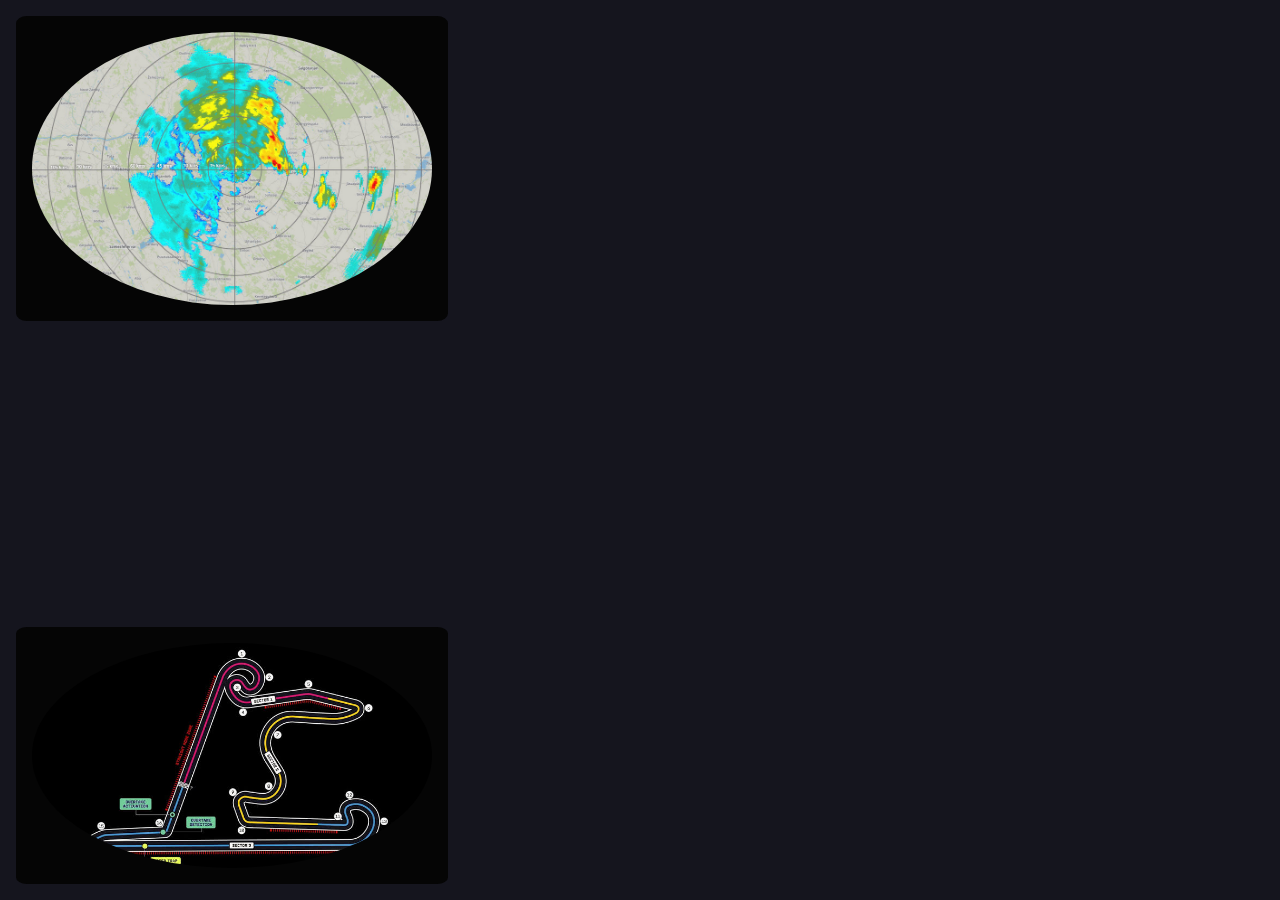
==== Dashboard.html @ 7aa434b7 "Neue Files hinzugefügt" ====
<!DOCTYPE html>
<html lang="en">
    <head>
    <meta charset="UTF-8" >
    <link rel="stylesheet" href="Css.css">
    <meta name="viewport" content="width=device-width, initial-scale=1.0">
    <title>Dashboard</title>
    </head>
    <body>
            <div class="map">
                <img class="map-pic" src="images.jpg" alt="map">
            </div>
            <div class="RADAR">
                <img class="radar-pic" src="Radar-Meteo-Tres-Haute-Resolution.jpg" alt="RADAR">
            </div>
            <div id="tabelle">
                <template id="karten-vorlage">
                    <div class="karte">
                        <span class="platz"></span>
                        <span class="kuerzl"></span>
                        <span class="reifen"></span>
                        <img class="foto" src="f1_fahrer_bilder/" alt="picture">
                    </div>
                </template>
            </div>
        </div>
        <script src="/static/app.js"></script>
    </body>
</html>
---- Css.css ----
body{
    background-color: #15151E;
}

.RADAR{
    width: 25rem;
    height: auto;
    padding: 1rem;
    background-color: #050505;
    position: fixed;
    display: flex;
    justify-content: center;
    align-items: center;
    top: 1rem;
    left: 1rem;
    border-radius: 2.5%;
    
}

.map{
    width: 25rem;
    height: auto;
    padding: 1rem;
    background-color: #050505;
    position: fixed;
    display: flex;
    justify-content: center;
    align-items: center;
    bottom: 1rem;
    left: 1rem;
    border-radius: 2.5%;
    
}
.radar-pic, .map-pic{
    width: 25rem;
    height: auto;
    position: relative;
    border-radius: 50%;
}
.george{
    position: absolute;   
    background-color: #00d2be;
    width: 12rem;
    height: 4.5rem;
    top: 6rem;
    right: 0rem;
    border-radius: 2.5rem 0% 0% 2.5rem;
}
.pic{
    height: 4.25rem;
    width: auto;
    left: 7rem;
    top: 0.25rem;
    position: relative;
}
.george{
    background:
        radial-gradient(rgba(255,255,255,.15) 1px, transparent 1px) 0 0 / 0.3rem 0.3rem,
        linear-gradient(135deg, #00a19b, #00d2be);
}
#tabelle{
    display: flex;
    flex-direction: column;
    gap: 0.25rem;
}
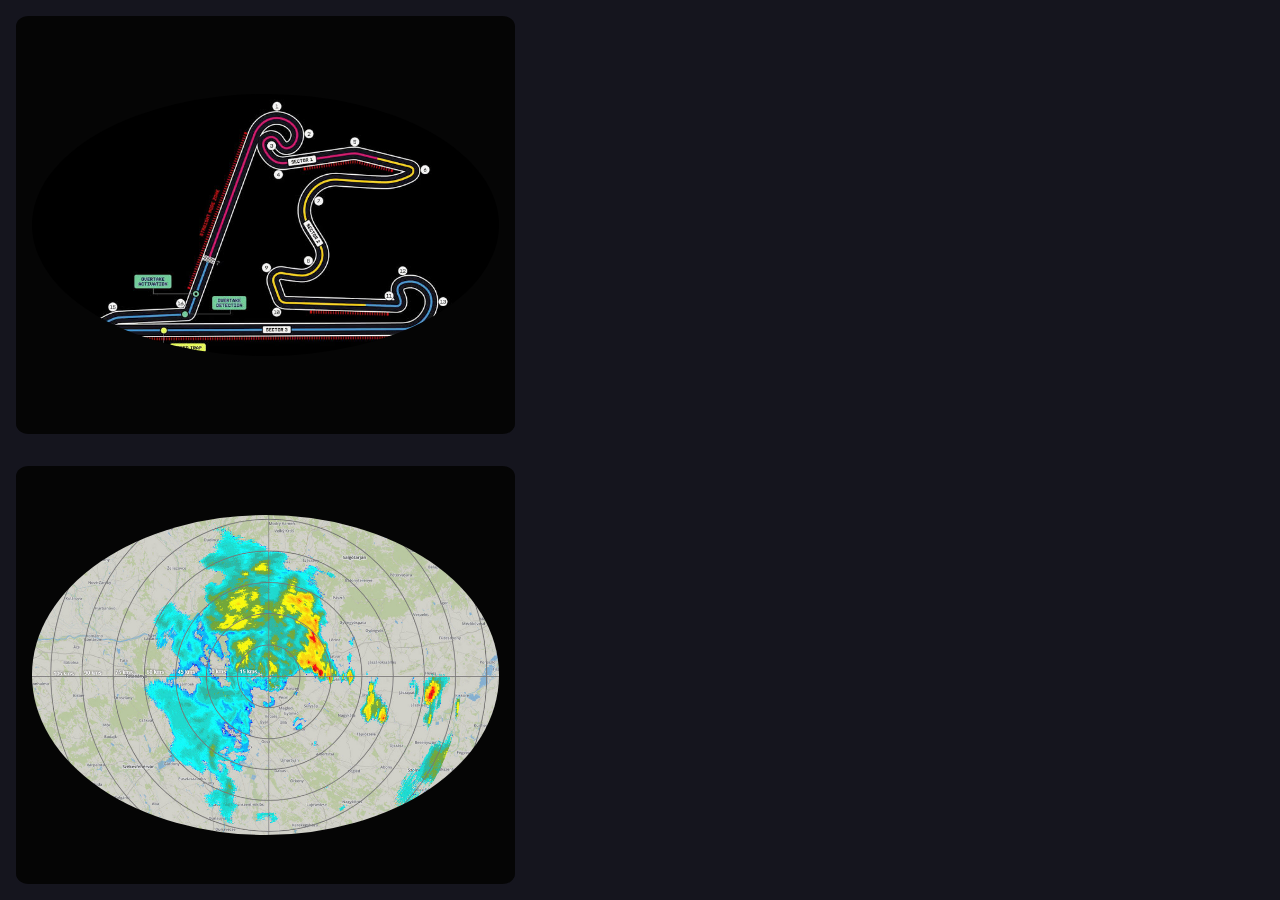
==== commit cb5a80d1: "Was du geändert hast" ====
--- a/Dashboard.html
+++ b/Dashboard.html
@@ -7,12 +7,14 @@
     <title>Dashboard</title>
     </head>
     <body>
+        <div class="links">
             <div class="map">
-                <img class="map-pic" src="images.jpg" alt="map">
+                <img class="map-pic" src="images.jpg" alt="map-pic">
             </div>
             <div class="RADAR">
                 <img class="radar-pic" src="Radar-Meteo-Tres-Haute-Resolution.jpg" alt="RADAR">
             </div>
+        </div>
             <div id="tabelle">
                 <template id="karten-vorlage">
                     <div class="karte">
--- a/Css.css
+++ b/Css.css
@@ -1,65 +1,40 @@
 body{
     background-color: #15151E;
+    margin: 0;
+    height: 100vh;
+    padding: 1rem;
+    box-sizing: border-box;
+    display: grid;
+    grid-template-columns: 40% minmax(0, 1fr);
+    grid-template-rows: minmax(0, 1fr);
+    gap: 1rem;
 }
 
-.RADAR{
-    width: 25rem;
-    height: auto;
+.links{
+    display: grid;
+    grid-template-rows: minmax(0, 1fr) minmax(0, 1fr);
+    gap: 2rem;
+}
+
+.map, .RADAR{
     padding: 1rem;
     background-color: #050505;
-    position: fixed;
     display: flex;
     justify-content: center;
     align-items: center;
-    top: 1rem;
-    left: 1rem;
     border-radius: 2.5%;
-    
+    min-height: 0;
+    overflow: hidden;
 }
 
-.map{
-    width: 25rem;
-    height: auto;
-    padding: 1rem;
-    background-color: #050505;
-    position: fixed;
-    display: flex;
-    justify-content: center;
-    align-items: center;
-    bottom: 1rem;
-    left: 1rem;
-    border-radius: 2.5%;
-    
+.radar-pic, .map-pic{
+    border-radius: 50%;
+    max-height: 100%;
+    max-width: 100%;
 }
-.radar-pic, .map-pic{
-    width: 25rem;
-    height: auto;
-    position: relative;
-    border-radius: 50%;
-}
-.george{
-    position: absolute;   
-    background-color: #00d2be;
-    width: 12rem;
-    height: 4.5rem;
-    top: 6rem;
-    right: 0rem;
-    border-radius: 2.5rem 0% 0% 2.5rem;
-}
-.pic{
-    height: 4.25rem;
-    width: auto;
-    left: 7rem;
-    top: 0.25rem;
-    position: relative;
-}
-.george{
-    background:
-        radial-gradient(rgba(255,255,255,.15) 1px, transparent 1px) 0 0 / 0.3rem 0.3rem,
-        linear-gradient(135deg, #00a19b, #00d2be);
-}
+
 #tabelle{
     display: flex;
     flex-direction: column;
-    gap: 0.25rem;
-}
+    gap: 1rem;
+}
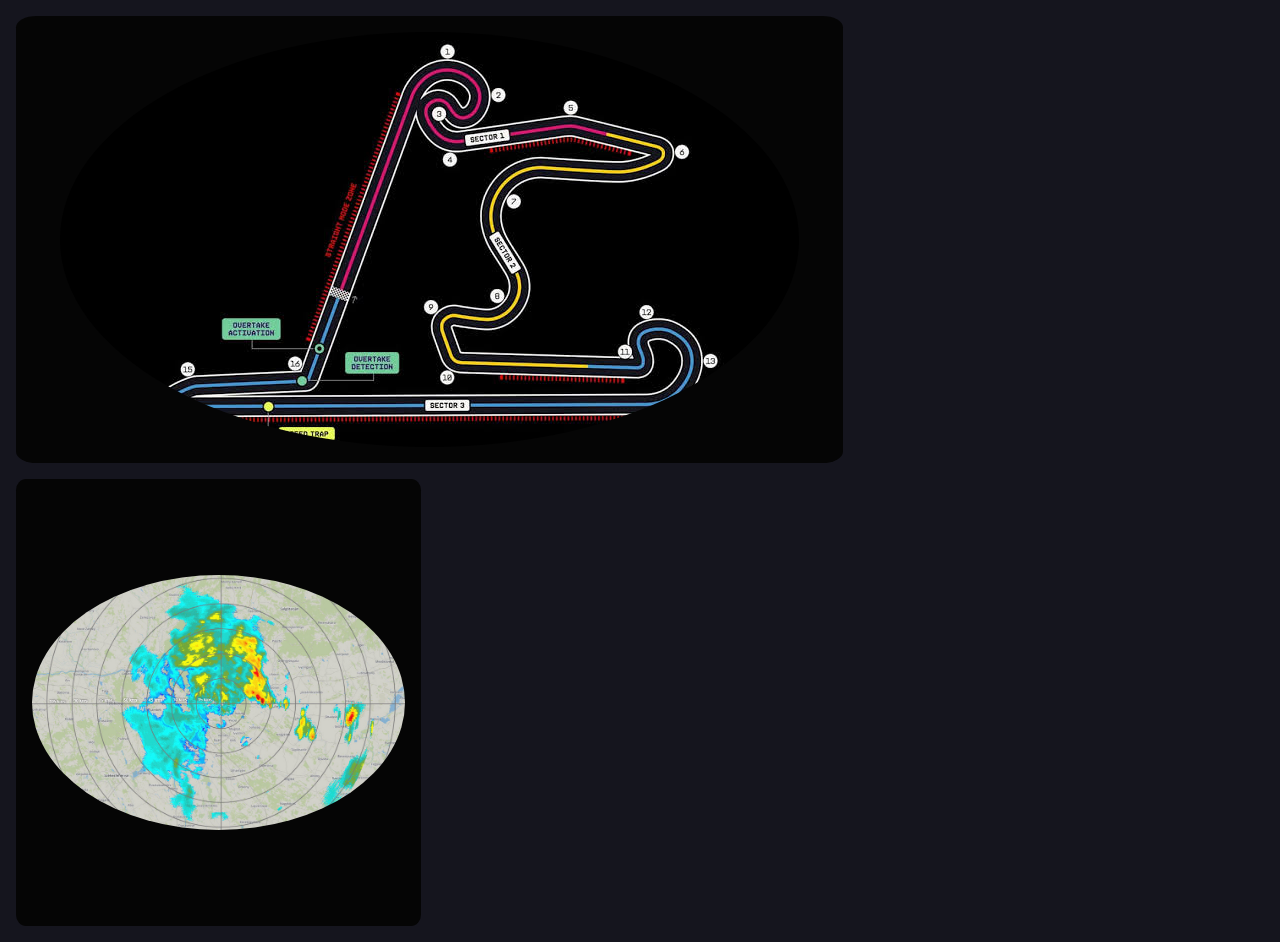
==== commit 3091312b: "grid" ====
--- a/Dashboard.html
+++ b/Dashboard.html
@@ -7,14 +7,14 @@
     <title>Dashboard</title>
     </head>
     <body>
-        <div class="links">
+
+        <main>
             <div class="map">
                 <img class="map-pic" src="images.jpg" alt="map-pic">
             </div>
             <div class="RADAR">
                 <img class="radar-pic" src="Radar-Meteo-Tres-Haute-Resolution.jpg" alt="RADAR">
             </div>
-        </div>
             <div id="tabelle">
                 <template id="karten-vorlage">
                     <div class="karte">
@@ -24,8 +24,8 @@
                         <img class="foto" src="f1_fahrer_bilder/" alt="picture">
                     </div>
                 </template>
-            </div>
         </div>
+        </main>
         <script src="/static/app.js"></script>
     </body>
 </html>
--- a/Css.css
+++ b/Css.css
@@ -1,22 +1,34 @@
+*{
+    box-sizing: border-box;
+}
 body{
     background-color: #15151E;
     margin: 0;
     height: 100vh;
+    display: flex;
+    flex-direction: column;
+}
+main{
+    flex: 1;
     padding: 1rem;
-    box-sizing: border-box;
     display: grid;
-    grid-template-columns: 40% minmax(0, 1fr);
-    grid-template-rows: minmax(0, 1fr);
+    grid-template-columns: 1fr 1fr minmax(0, 1fr);
+    grid-template-rows: minmax(0, 1fr) minmax(0, 1fr);
+    grid-template-areas: 
+    "map map     tabelle"
+    "RADAR  extra tabelle"
+    ;
     gap: 1rem;
 }
 
-.links{
+.content{
     display: grid;
     grid-template-rows: minmax(0, 1fr) minmax(0, 1fr);
     gap: 2rem;
 }
 
-.map, .RADAR{
+.map{
+    grid-area: map;
     padding: 1rem;
     background-color: #050505;
     display: flex;
@@ -25,6 +37,22 @@
     border-radius: 2.5%;
     min-height: 0;
     overflow: hidden;
+    height: 100%;
+    width: 100%;
+}
+
+.RADAR{
+    padding: 1rem;
+    background-color: #050505;
+    display: flex;
+    justify-content: center;
+    align-items: center;
+    border-radius: 2.5%;
+    min-height: 0;
+    overflow: hidden;
+     height: 100%;
+    width: 100%;
+    grid-area: RADAR;
 }
 
 .radar-pic, .map-pic{
@@ -37,4 +65,27 @@
     display: flex;
     flex-direction: column;
     gap: 1rem;
+    grid-area: tabelle;
+}
+
+@media (max-width: 768px){
+    main{
+        height: auto;
+        grid-template-columns: 1fr;
+        grid-template-rows: auto;
+        grid-template-areas:
+            "map"
+            "RADAR"
+            "extra"
+            "tabelle";
+    }
+    .map, .RADAR{
+        height: auto;
+        aspect-ratio: 16 / 9;
+    }
+}
+
+.navbar ul{
+    gap: 1rem;
+    font-size: 0.9rem;
 }
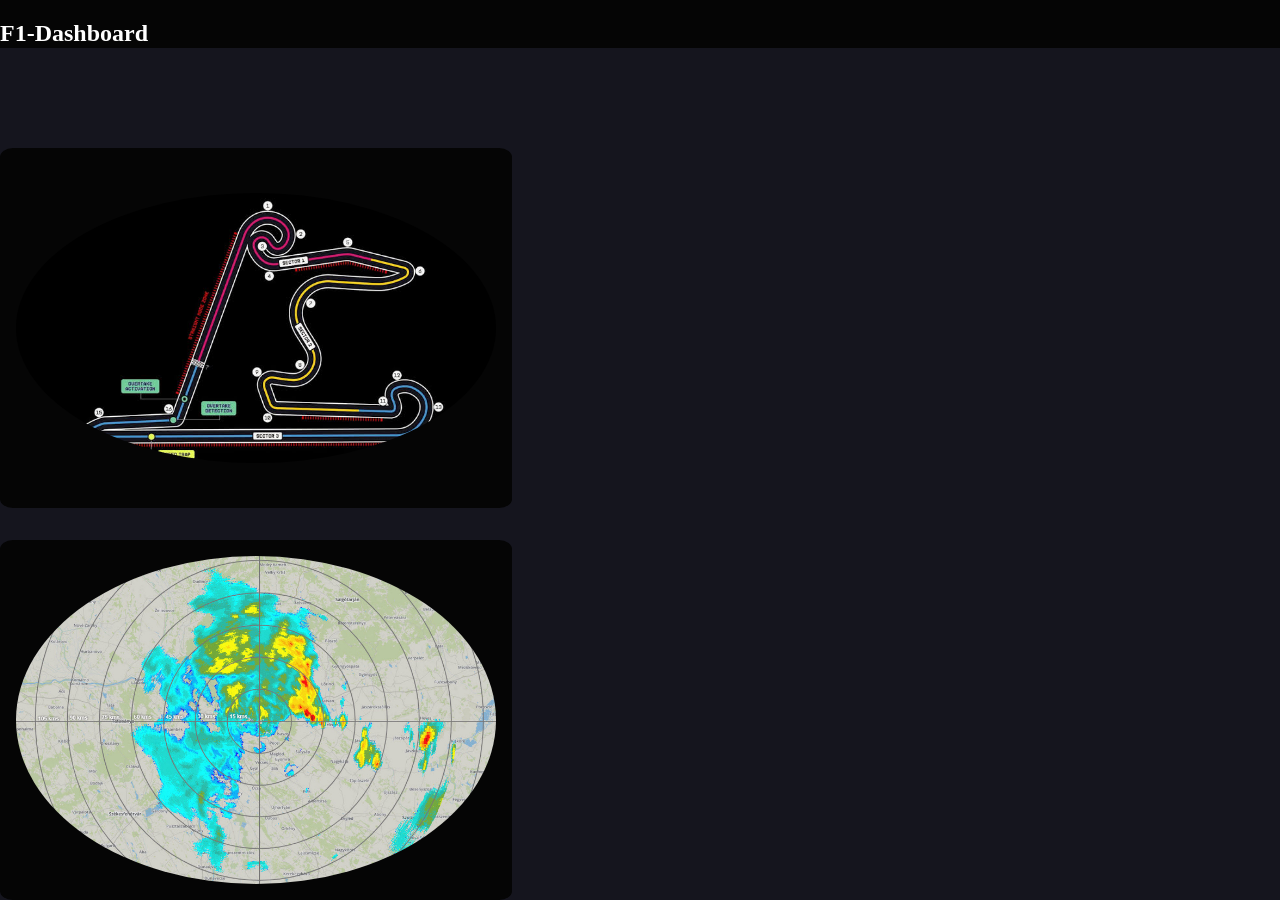
==== commit e51524e7: "navbar" ====
--- a/Dashboard.html
+++ b/Dashboard.html
@@ -7,14 +7,19 @@
     <title>Dashboard</title>
     </head>
     <body>
-
-        <main>
+        <header class="menu-bar">
+            <nav>
+                <h1 class="menu-title">F1-Dashboard</h1>
+            </nav>
+        </header>
+        <div class="links">
             <div class="map">
                 <img class="map-pic" src="images.jpg" alt="map-pic">
             </div>
             <div class="RADAR">
                 <img class="radar-pic" src="Radar-Meteo-Tres-Haute-Resolution.jpg" alt="RADAR">
             </div>
+        </div>
             <div id="tabelle">
                 <template id="karten-vorlage">
                     <div class="karte">
@@ -24,8 +29,8 @@
                         <img class="foto" src="f1_fahrer_bilder/" alt="picture">
                     </div>
                 </template>
+            </div>
         </div>
-        </main>
         <script src="/static/app.js"></script>
     </body>
-</html>+</html> 
--- a/Css.css
+++ b/Css.css
@@ -1,34 +1,22 @@
-*{
-    box-sizing: border-box;
-}
 body{
     background-color: #15151E;
     margin: 0;
     height: 100vh;
-    display: flex;
-    flex-direction: column;
-}
-main{
-    flex: 1;
-    padding: 1rem;
+    box-sizing: border-box;
     display: grid;
-    grid-template-columns: 1fr 1fr minmax(0, 1fr);
-    grid-template-rows: minmax(0, 1fr) minmax(0, 1fr);
-    grid-template-areas: 
-    "map map     tabelle"
-    "RADAR  extra tabelle"
-    ;
+    grid-template-columns: 40% minmax(0, 1fr);
+    grid-template-rows: minmax(0, 1fr);
     gap: 1rem;
+    grid-template-rows: auto minimax(0, 1fr);
 }
 
-.content{
+.links{
     display: grid;
     grid-template-rows: minmax(0, 1fr) minmax(0, 1fr);
     gap: 2rem;
 }
 
-.map{
-    grid-area: map;
+.map, .RADAR{
     padding: 1rem;
     background-color: #050505;
     display: flex;
@@ -37,22 +25,6 @@
     border-radius: 2.5%;
     min-height: 0;
     overflow: hidden;
-    height: 100%;
-    width: 100%;
-}
-
-.RADAR{
-    padding: 1rem;
-    background-color: #050505;
-    display: flex;
-    justify-content: center;
-    align-items: center;
-    border-radius: 2.5%;
-    min-height: 0;
-    overflow: hidden;
-     height: 100%;
-    width: 100%;
-    grid-area: RADAR;
 }
 
 .radar-pic, .map-pic{
@@ -65,27 +37,18 @@
     display: flex;
     flex-direction: column;
     gap: 1rem;
-    grid-area: tabelle;
 }
-
-@media (max-width: 768px){
-    main{
-        height: auto;
-        grid-template-columns: 1fr;
-        grid-template-rows: auto;
-        grid-template-areas:
-            "map"
-            "RADAR"
-            "extra"
-            "tabelle";
-    }
-    .map, .RADAR{
-        height: auto;
-        aspect-ratio: 16 / 9;
-    }
+header{
+    width: 100%;
+    height: 3rem;
+    margin-bottom: 1rem;
+    grid-column: 1 / -1;
 }
-
-.navbar ul{
-    gap: 1rem;
-    font-size: 0.9rem;
+.menu-bar{
+    background-color: #050505;
+    display: flex;
+}   
+.menu-title{
+    color: white;
+    font-size: 1.5rem;
 }
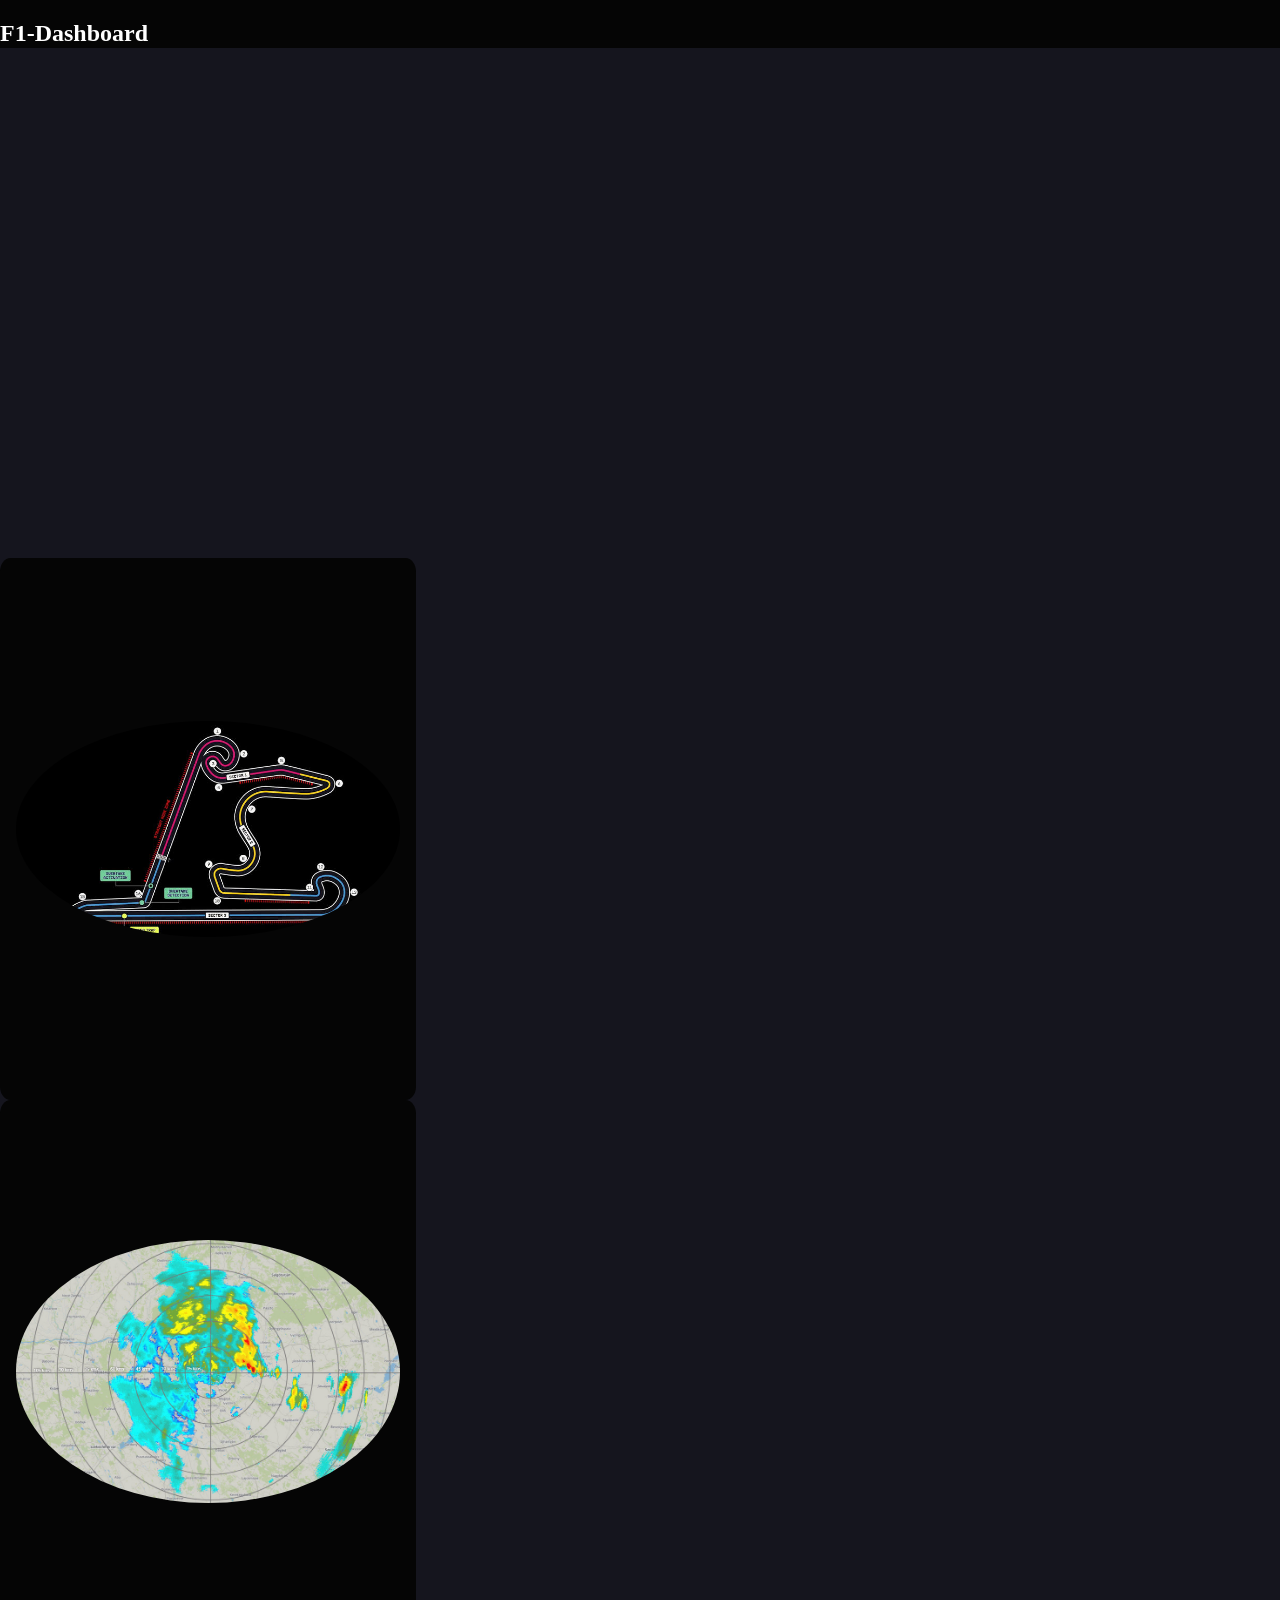
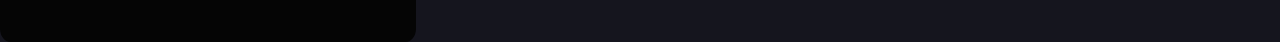
==== commit a4b5bf65: "Merge branch 'main' of https://github.com/Sionator/f1projekt-Raspberry-Pi" ====
--- a/Dashboard.html
+++ b/Dashboard.html
@@ -7,6 +7,8 @@
     <title>Dashboard</title>
     </head>
     <body>
+
+        <main>
         <header class="menu-bar">
             <nav>
                 <h1 class="menu-title">F1-Dashboard</h1>
@@ -19,7 +21,6 @@
             <div class="RADAR">
                 <img class="radar-pic" src="Radar-Meteo-Tres-Haute-Resolution.jpg" alt="RADAR">
             </div>
-        </div>
             <div id="tabelle">
                 <template id="karten-vorlage">
                     <div class="karte">
@@ -29,8 +30,8 @@
                         <img class="foto" src="f1_fahrer_bilder/" alt="picture">
                     </div>
                 </template>
-            </div>
         </div>
+        </main>
         <script src="/static/app.js"></script>
     </body>
 </html> 
--- a/Css.css
+++ b/Css.css
@@ -1,22 +1,34 @@
+*{
+    box-sizing: border-box;
+}
 body{
     background-color: #15151E;
     margin: 0;
     height: 100vh;
-    box-sizing: border-box;
+    display: flex;
+    flex-direction: column;
+}
+main{
+    flex: 1;
     display: grid;
-    grid-template-columns: 40% minmax(0, 1fr);
-    grid-template-rows: minmax(0, 1fr);
+    grid-template-columns: 1fr 1fr minmax(0, 1fr);
+    grid-template-rows: minmax(0, 1fr) minmax(0, 1fr);
+    grid-template-areas: 
+    "map map     tabelle"
+    "RADAR  extra tabelle"
+    ;
     gap: 1rem;
     grid-template-rows: auto minimax(0, 1fr);
 }
 
-.links{
+.content{
     display: grid;
     grid-template-rows: minmax(0, 1fr) minmax(0, 1fr);
     gap: 2rem;
 }
 
-.map, .RADAR{
+.map{
+    grid-area: map;
     padding: 1rem;
     background-color: #050505;
     display: flex;
@@ -25,6 +37,22 @@
     border-radius: 2.5%;
     min-height: 0;
     overflow: hidden;
+    height: 100%;
+    width: 100%;
+}
+
+.RADAR{
+    padding: 1rem;
+    background-color: #050505;
+    display: flex;
+    justify-content: center;
+    align-items: center;
+    border-radius: 2.5%;
+    min-height: 0;
+    overflow: hidden;
+     height: 100%;
+    width: 100%;
+    grid-area: RADAR;
 }
 
 .radar-pic, .map-pic{
